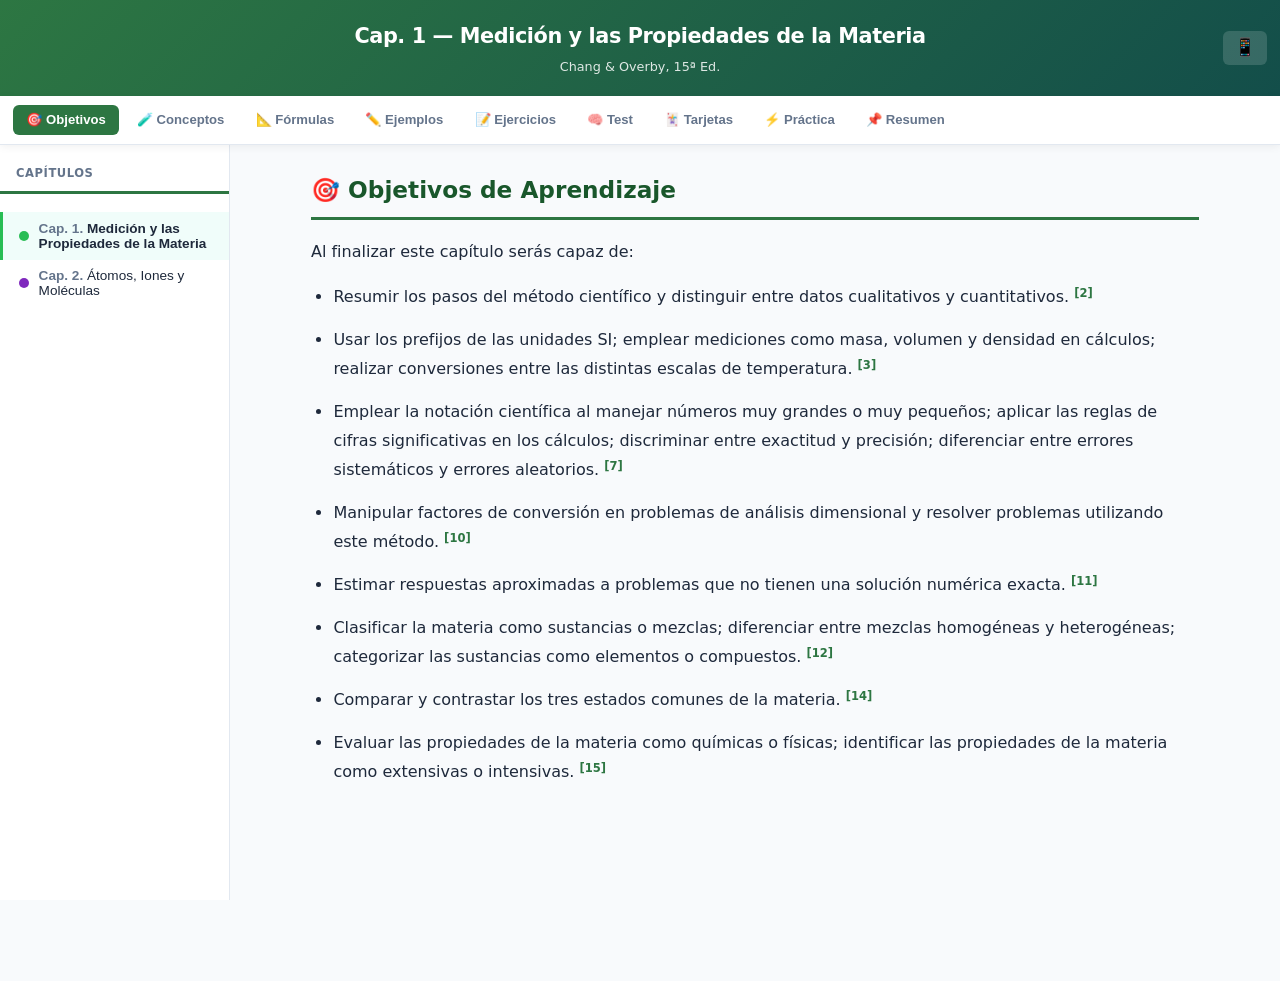
==== index01.html @ 3a97b4f7 "Rename index01(Qr).html to index01.html" ====
<!DOCTYPE html>
<html lang="es">
<head>
<meta charset="UTF-8">
<meta name="viewport" content="width=device-width, initial-scale=1.0">
<title>Química General | Chang & Overby 15ª Ed.</title>
<style>
    /* ==================== RESET Y VARIABLES GLOBALES ====================
       Las variables --primary, --primary-dark y --accent-chapter se
       RECALCULAN por JavaScript cada vez que cambias de capítulo (función
       aplicarAcento). Así cada capítulo tiene su propia tonalidad sin que
       tengamos que escribir un CSS distinto para cada uno. */
    * { margin: 0; padding: 0; box-sizing: border-box; }
    :root {
        --primary: #0f766e;
        --primary-dark: #0d5c56;
        --accent: #f59e0b;
        --bg: #f8fafc;
        --card: #ffffff;
        --text: #1e293b;
        --muted: #64748b;
        --border: #e2e8f0;
        --success: #16a34a;
        --danger: #dc2626;
        --shadow: 0 4px 12px rgba(0, 0, 0, 0.08);
        --sidebar-w: 230px; /* ancho del menú lateral en escritorio */
    }
    body {
        font-family: 'Segoe UI', system-ui, -apple-system, sans-serif;
        background: var(--bg);
        color: var(--text);
        line-height: 1.8;
        min-height: 100vh;
    }

    /* ==================== TIPOGRAFÍA QUÍMICA (igual que antes) ==================== */
    sub, sup { font-size: 75%; line-height: 0; position: relative; vertical-align: baseline; }
    sup { top: -0.4em; }
    sub { bottom: -0.2em; }

    /* ==================== NOTACIÓN DE ISÓTOPOS ==================== */
    .isotope { display: inline-flex; align-items: center; vertical-align: middle; margin: 0 2px; line-height: 1; font-size: 1em; }
    .isotope-nums { display: inline-flex; flex-direction: column; justify-content: center; text-align: right; font-size: 0.6em; margin-right: 4px; line-height: 1.2; }
    .isotope-nums span { display: block; }
    .isotope-symbol { font-size: 1em; }

    /* ==================== HEADER GENERAL (ya no lleva el título del capítulo) ==================== */
    #topbar {
        position: sticky; top: 0; z-index: 200; /* header + nav ahora se pegan juntos, como un solo bloque */
    }
    header {
        background: linear-gradient(135deg, var(--primary) 0%, #134e4a 100%);
        color: white; text-align: center; padding: 1.1rem 1rem; box-shadow: var(--shadow);
        display: flex; align-items: center; justify-content: center; gap: 0.8rem;
    }
    header h1 { font-size: 1.3rem; font-weight: 700; letter-spacing: -0.02em; }
    header .subtitle { font-size: 0.8rem; opacity: 0.85; font-weight: 400; }
    /* Botón hamburguesa: solo se ve en pantallas angostas (celular) */
    #btnMenu {
        display: none; background: rgba(255,255,255,0.15); border: none; color: white;
        font-size: 1.1rem; padding: 0.4rem 0.7rem; border-radius: 6px; cursor: pointer;
        position: absolute; left: 0.8rem;
    }
    /* Botón para abrir el panel de "Estudiar en el celular" (QR) */
    #btnQR {
        background: rgba(255,255,255,0.15); border: none; color: white;
        font-size: 1.1rem; padding: 0.4rem 0.7rem; border-radius: 6px; cursor: pointer;
        position: absolute; right: 0.8rem;
    }
    #btnQR:hover { background: rgba(255,255,255,0.28); }

    /* ==================== MODAL DE QR (panel "Estudiar en el celular") ====================
       Elemento independiente del sistema de pestañas/capítulos: no usa la
       clase "section" ni compite por ids con seccionXXX(), así que nunca
       puede romper la lógica de carga de capítulos. */
    .qr-modal {
        display: none; position: fixed; inset: 0; background: rgba(0,0,0,0.5);
        z-index: 999; align-items: center; justify-content: center; padding: 1rem;
    }
    .qr-modal.open { display: flex; }
    .qr-modal-box {
        background: var(--card); border-radius: 12px; padding: 1.5rem; max-width: 320px;
        width: 100%; text-align: center; box-shadow: var(--shadow); position: relative;
    }
    .qr-modal-box h3 { color: var(--primary-dark); margin-bottom: 0.6rem; font-size: 1.1rem; }
    .qr-modal-box p { font-size: 0.85rem; color: var(--muted); margin-bottom: 0.8rem; }
    .qr-modal-box input[type="text"] { width: 100%; margin: 0 0 0.6rem 0; }
    .qr-modal-box img { border-radius: 8px; border: 1px solid var(--border); margin-top: 0.8rem; }
    .qr-modal-close {
        position: absolute; top: 0.6rem; right: 0.8rem; background: none; border: none;
        font-size: 1.2rem; cursor: pointer; color: var(--muted);
    }

    /* ==================== LAYOUT GENERAL: sidebar + contenido ==================== */
    .layout { display: flex; align-items: flex-start; min-height: calc(100vh - 64px); }

    /* ---- Menú lateral de capítulos ---- */
    #sidebar {
        width: var(--sidebar-w); flex-shrink: 0; background: var(--card);
        border-right: 1px solid var(--border); height: calc(100vh - var(--topbar-h, 64px));
        position: sticky; top: var(--topbar-h, 64px); overflow-y: auto; padding: 0.6rem 0;
    }
    #sidebar h2 { font-size: 0.72rem; text-transform: uppercase; letter-spacing: 0.05em; color: var(--muted); padding: 0.5rem 1rem; }
    .chap-item {
        display: flex; align-items: center; gap: 0.6rem; width: 100%; text-align: left;
        background: transparent; border: none; padding: 0.55rem 1rem; cursor: pointer;
        font-size: 0.85rem; color: var(--text); border-left: 3px solid transparent;
    }
    .chap-item:hover { background: #f1f5f9; }
    .chap-item.active-chap { background: #f0fdfa; border-left-color: var(--chap-color); font-weight: 700; }
    /* Puntito de color: cada capítulo tiene el suyo (--chap-color), calculado en JS */
    .chap-dot { width: 10px; height: 10px; border-radius: 50%; background: var(--chap-color); flex-shrink: 0; }
    .chap-num { font-weight: 700; color: var(--muted); }

    /* ---- Columna de contenido (tabs + secciones) ---- */
    .content-wrap { flex: 1; min-width: 0; }
    nav#main-nav {
        background: var(--card);
        border-bottom: 1px solid var(--border); display: flex; flex-wrap: wrap; gap: 0.25rem;
        padding: 0.6rem 0.8rem; box-shadow: 0 2px 8px rgba(0, 0, 0, 0.06); overflow-x: auto;
    }
    nav#main-nav button {
        background: transparent; border: none; padding: 0.45rem 0.85rem; font-size: 0.82rem;
        font-weight: 600; color: var(--muted); border-radius: 6px; cursor: pointer;
        white-space: nowrap; transition: all 0.2s ease;
    }
    nav#main-nav button:hover { background: #f1f5f9; color: var(--primary); }
    nav#main-nav button.active-nav { background: var(--primary); color: white; }

    main { max-width: 920px; margin: 0 auto; padding: 1.5rem 1rem 3rem; }
    section { display: none; animation: fadeIn 0.35s ease; }
    section.active-page { display: block; }
    @keyframes fadeIn { from { opacity: 0; transform: translateY(8px); } to { opacity: 1; transform: translateY(0); } }

    /* ==================== COMPONENTES COMUNES (idénticos al capítulo 2 original) ==================== */
    h2 { font-size: 1.45rem; color: var(--primary-dark); margin-bottom: 1.1rem; padding-bottom: 0.4rem; border-bottom: 3px solid var(--primary); }
    h3 { font-size: 1.15rem; color: var(--primary); margin: 1.4rem 0 0.7rem; }
    p, li { margin-bottom: 1rem; }
    ul, ol { padding-left: 1.4rem; margin-bottom: 1.2rem; }
    li { margin-bottom: 0.9rem; line-height: 1.8; }
    strong { color: var(--primary-dark); }

    /* ==================== CITAS Y TOOLTIPS ==================== */
    .citation-tag { position: relative; display: inline-block; cursor: help; font-size: 0.85em; outline: none; }
    .citation-tag sup { font-size: 0.85em; top: -0.4em; color: var(--primary); font-weight: 700; }
    .citation-tag .tooltip-text {
        position: absolute; bottom: calc(100% + 8px); left: 50%; transform: translateX(-50%);
        background: #1e293b; color: white; padding: 6px 12px; border-radius: 6px; font-size: 0.78rem;
        font-weight: 400; white-space: normal; box-shadow: 0 6px 16px rgba(0, 0, 0, 0.2); display: none;
        z-index: 500; pointer-events: none; line-height: 1.4; max-width: 320px; text-align: center;
    }
    .citation-tag:hover .tooltip-text, .citation-tag:focus .tooltip-text, .citation-tag.tooltip-active .tooltip-text { display: block; }
    .citation-tag .tooltip-text::after { content: ''; position: absolute; top: 100%; left: 50%; transform: translateX(-50%); border: 6px solid transparent; border-top-color: #1e293b; }

    /* ==================== GLOSARIO ==================== */
    .glossary { background: #f1f5f9; border-radius: 10px; padding: 1.2rem 1.4rem; margin-top: 1.5rem; font-size: 0.9rem; }
    .glossary h4 { margin-bottom: 0.8rem; color: var(--primary-dark); }
    .glossary ol { padding-left: 1.3rem; margin-bottom: 0; }
    .glossary li { margin-bottom: 0.55rem; line-height: 1.55; }

    /* ==================== CAJAS DE FÓRMULA ==================== */
    .formula-box { background: #f0fdfa; border-left: 5px solid var(--primary); padding: 1rem 1.2rem; margin: 1.2rem 0; border-radius: 0 8px 8px 0; font-family: 'Consolas', 'Courier New', monospace; font-size: 1.05rem; }
    .formula-box .vars { font-family: 'Segoe UI', sans-serif; font-size: 0.9rem; color: var(--muted); margin-top: 0.6rem; }
    .fuente-nota { font-size: 0.9rem; color: var(--muted); }

    /* ==================== CAJAS DE EJEMPLO ==================== */
    .example-box { background: var(--card); border: 1px solid var(--border); border-radius: 10px; padding: 1.2rem 1.4rem; margin-bottom: 1.3rem; box-shadow: var(--shadow); }
    .example-box h4 { color: var(--primary-dark); margin-bottom: 0.7rem; }

    /* ==================== TABLAS ==================== */
    table { width: 100%; border-collapse: collapse; margin: 1rem 0; font-size: 0.9rem; }
    th, td { border: 1px solid var(--border); padding: 0.55rem 0.7rem; text-align: left; }
    th { background: #f1f5f9; color: var(--primary-dark); }

    /* ==================== EJERCICIOS Y TEST ==================== */
    .exercise-item, .test-q { background: var(--card); border: 1px solid var(--border); border-radius: 10px; padding: 1.1rem 1.3rem; margin-bottom: 1.1rem; box-shadow: var(--shadow); }
    input[type="number"], input[type="text"] { padding: 0.5rem 0.7rem; border: 1px solid var(--border); border-radius: 6px; font-size: 0.95rem; margin-right: 0.5rem; margin-top: 0.4rem; }
    button.btn, .exercise-item button, .test-q button, .practice-answer-area button {
        background: var(--primary); color: white; border: none; padding: 0.5rem 1rem; border-radius: 6px;
        cursor: pointer; font-weight: 600; font-size: 0.88rem; margin-top: 0.4rem;
    }
    button.btn:hover, .exercise-item button:hover, .test-q button:hover { background: var(--primary-dark); }
    .feedback { margin-top: 0.6rem; font-weight: 600; font-size: 0.9rem; min-height: 1.2rem; }
    .feedback.ok { color: var(--success); }
    .feedback.err { color: var(--danger); }
    .test-q label { display: block; padding: 0.4rem 0.6rem; border-radius: 6px; cursor: pointer; margin-bottom: 0.3rem; }
    .test-q label:hover { background: #f1f5f9; }
    .selected-opt { background: #e0f2fe; }
    .correct-opt { background: #dcfce7 !important; }
    .wrong-opt { background: #fee2e2 !important; }

    /* ==================== FLASHCARDS ==================== */
    .cards-grid { display: grid; grid-template-columns: repeat(auto-fill, minmax(220px, 1fr)); gap: 1rem; }
    .flashcard-container { perspective: 1000px; height: 160px; }
    .flashcard { position: relative; width: 100%; height: 100%; transform-style: preserve-3d; transition: transform 0.5s; cursor: pointer; }
    .flashcard.flipped { transform: rotateY(180deg); }
    .flashcard-front, .flashcard-back {
        position: absolute; width: 100%; height: 100%; backface-visibility: hidden; border-radius: 10px;
        display: flex; align-items: center; justify-content: center; text-align: center; padding: 1rem;
        font-size: 0.92rem; box-shadow: var(--shadow);
    }
    .flashcard-front { background: var(--primary); color: white; }
    .flashcard-back { background: var(--card); border: 2px solid var(--primary); transform: rotateY(180deg); }

    /* ==================== MODO PRÁCTICA ==================== */
    .practice-controls { display: flex; gap: 0.6rem; margin-bottom: 1rem; flex-wrap: wrap; }
    .practice-answer-area { display: flex; align-items: center; flex-wrap: wrap; gap: 0.4rem; margin-top: 0.6rem; }
    .level-badge { display: inline-block; padding: 0.25rem 0.7rem; border-radius: 20px; font-size: 0.78rem; font-weight: 700; color: white; margin-bottom: 0.6rem; }
    .level-1 { background: var(--success); }
    .level-2 { background: var(--accent); }
    .level-3 { background: var(--danger); }

    /* ==================== RESPONSIVE / MÓVIL ==================== */
    @media (max-width: 820px) {
        #btnMenu { display: inline-block; }
        header h1 { font-size: 1.1rem; }
        /* En móvil, el sidebar se oculta y aparece como panel deslizante */
        #sidebar {
            position: fixed; top: 0; left: 0; height: 100vh; z-index: 300;
            transform: translateX(-100%); transition: transform 0.25s ease; box-shadow: 0 0 20px rgba(0,0,0,0.25);
        }
        #sidebar.open { transform: translateX(0); }
        #overlay { display: none; position: fixed; inset: 0; background: rgba(0,0,0,0.35); z-index: 250; }
        #overlay.open { display: block; }
    }
</style>
</head>
<body>

    <!-- ==================== BARRA SUPERIOR FIJA (header + pestañas juntos) ====================
         Antes header y nav eran DOS elementos "sticky" independientes, cada
         uno con su propio "top" escrito a mano. Ahora viven juntos dentro de
         un solo contenedor pegajoso (#topbar) para que nunca se desincronicen. -->
    <div id="topbar">
        <header>
            <button id="btnMenu" aria-label="Abrir índice de capítulos">☰</button>
            <div>
                <h1 id="tituloCapituloActivo">Química General</h1>
                <div class="subtitle">Chang &amp; Overby, 15ª Ed.</div>
            </div>
            <button id="btnQR" aria-label="Estudiar en el celular (QR)">📱</button>
        </header>
        <nav id="main-nav">
            <button data-page="objetivos">🎯 Objetivos</button>
            <button data-page="conceptos">🧪 Conceptos</button>
            <button data-page="formulas">📐 Fórmulas</button>
            <button data-page="ejemplos">✏️ Ejemplos</button>
            <button data-page="ejercicios">📝 Ejercicios</button>
            <button data-page="test">🧠 Test</button>
            <button data-page="tarjetas">🃏 Tarjetas</button>
            <button data-page="practica">⚡ Práctica</button>
            <button data-page="resumen">📌 Resumen</button>
        </nav>
    </div>

    <!-- Fondo oscuro que aparece detrás del menú lateral cuando está abierto en móvil -->
    <div id="overlay"></div>

    <!-- ==================== MODAL "ESTUDIAR EN EL CELULAR" (QR) ====================
         Panel independiente del sistema de capítulos/pestañas. Para usarlo:
         1) Sube esta carpeta completa a un hosting gratis (ej. GitHub Pages).
         2) Pega aquí la URL pública que te dé (ej. https://tuusuario.github.io/quimica/index01.html).
         3) Se genera el QR y queda guardado en este navegador para la próxima vez. -->
    <div id="qrModal" class="qr-modal">
        <div class="qr-modal-box">
            <button class="qr-modal-close" id="btnCerrarQR" aria-label="Cerrar">✕</button>
            <h3>📱 Estudiar en el celular</h3>
            <p>Pega aquí la URL pública donde publicaste esta página (ej. GitHub Pages) y escanea el QR con tu iPhone.</p>
            <input type="text" id="qrUrlInput" placeholder="https://tuusuario.github.io/quimica/index01.html">
            <button class="btn" id="btnGenerarQR">Generar QR</button>
            <div id="qrResultado"></div>
        </div>
    </div>

    <div class="layout">
        <!-- ==================== MENÚ LATERAL: índice de capítulos ==================== -->
        <aside id="sidebar">
            <h2>Capítulos</h2>
            <div id="listaCapitulos"><!-- Se llena dinámicamente con JS, uno por capítulo registrado --></div>
        </aside>

        <div class="content-wrap">
            <!-- Aquí el motor inyecta las 9 secciones del capítulo que esté activo -->
            <main id="main-content"></main>
        </div>
    </div>

<script>
/* ============================================================================
   MOTOR GENÉRICO DE CAPÍTULOS
   Este archivo NO contiene contenido de ningún capítulo: solo sabe cómo
   DIBUJAR los datos que cada capituloXX.js registra llamando a
   registrarCapitulo({...}). Para agregar un capítulo nuevo, nunca se toca
   este archivo: solo se agrega <script src="capituloXX.js"> antes del
   cierre de </body> (ver el final de este archivo).
   ============================================================================ */

// Arreglo global donde se acumulan todos los capítulos cargados (uno por cada
// archivo capituloXX.js que se incluya con <script src="...">).
window.CAPITULOS = window.CAPITULOS || [];

// Cada capituloXX.js llama a esta función una sola vez con todo su contenido.
function registrarCapitulo(datos) {
    window.CAPITULOS.push(datos);
}

// Número de capítulo actualmente mostrado en pantalla (null = ninguno aún).
var capituloActivo = null;

/* ==================== COLOR AUTOMÁTICO POR CAPÍTULO ====================
   En vez de definir 25-26 paletas de color a mano, calculamos un matiz (hue)
   distinto para cada número de capítulo usando el "ángulo dorado" (137.5°),
   que es la forma matemática estándar de repartir colores lo más distintos
   posible entre sí aunque haya muchos. Así el capítulo 4 nunca se parece al 5. */
function matizDeCapitulo(numero) {
    return (numero * 137.508) % 360; // grados de 0 a 360 en la rueda de color
}
function coloresDeCapitulo(numero) {
    var h = matizDeCapitulo(numero);
    return {
        primary: 'hsl(' + h + ', 45%, 32%)',
        primaryDark: 'hsl(' + h + ', 55%, 22%)',
        accent: 'hsl(' + ((h + 40) % 360) + ', 80%, 48%)',
        dot: 'hsl(' + h + ', 65%, 45%)'
    };
}
// Aplica los colores calculados como variables CSS globales (--primary, etc.)
// para que TODO el CSS de arriba (que ya usa var(--primary)) cambie de tono
// automáticamente sin tener que duplicar ni una sola regla de estilo.
function aplicarAcento(numero) {
    var c = coloresDeCapitulo(numero);
    document.documentElement.style.setProperty('--primary', c.primary);
    document.documentElement.style.setProperty('--primary-dark', c.primaryDark);
    document.documentElement.style.setProperty('--accent', c.accent);
}

/* ==================== ALTURA REAL DE LA BARRA SUPERIOR ====================
   Mide en píxeles cuánto mide de alto el bloque header+nav (#topbar) y lo
   guarda en la variable CSS --topbar-h. Así el sidebar siempre sabe
   exactamente dónde termina la barra superior, sin importar si el header
   ocupa una o dos líneas (por ejemplo en pantallas angostas). */
function ajustarAlturaTopbar() {
    var topbar = document.getElementById('topbar');
    document.documentElement.style.setProperty('--topbar-h', topbar.offsetHeight + 'px');
}
window.addEventListener('resize', ajustarAlturaTopbar);

/* ==================== RENDER DEL MENÚ LATERAL ==================== */
function renderSidebar() {
    // Ordena los capítulos por número (1, 2, 3...) sin importar el orden en
    // que se hayan incluido los <script> en el HTML.
    var ordenados = window.CAPITULOS.slice().sort(function(a, b) { return a.numero - b.numero; });
    var html = '';
    ordenados.forEach(function(cap) {
        var color = coloresDeCapitulo(cap.numero).dot;
        var claseActiva = (cap.numero === capituloActivo) ? ' active-chap' : '';
        html += '<button class="chap-item' + claseActiva + '" style="--chap-color:' + color + '" ' +
                'onclick="cargarCapitulo(' + cap.numero + ')">' +
                '<span class="chap-dot"></span>' +
                '<span><span class="chap-num">Cap. ' + cap.numero + '.</span> ' + cap.titulo + '</span>' +
                '</button>';
    });
    document.getElementById('listaCapitulos').innerHTML = html;
}

/* ==================== CONSTRUCCIÓN DE CADA SECCIÓN ====================
   Cada función recibe el objeto "cap" (los datos de un capítulo) y devuelve
   el HTML de una sola pestaña. Los ids generados siempre llevan el prefijo
   "c{numero}_" para que, aunque en el futuro se muestren dos capítulos a la
   vez (hoy no pasa), nunca choquen dos ids iguales. */

function idc(cap, sufijo) { return 'c' + cap.numero + '_' + sufijo; }

function seccionObjetivos(cap) {
    var items = cap.objetivos.map(function(o) { return '<li>' + o + '</li>'; }).join('');
    return '<section id="objetivos" class="active-page">' +
        '<h2>🎯 Objetivos de Aprendizaje</h2>' +
        '<p>' + (cap.objetivosIntro || 'Al finalizar este capítulo serás capaz de:') + '</p>' +
        '<ul>' + items + '</ul>' +
        '</section>';
}

function seccionConceptos(cap) {
    var subtemas = cap.conceptos.map(function(c) {
        return '<h3>' + c.titulo + '</h3>' + c.html;
    }).join('');
    var glosario = renderGlosario('Glosario de Fuentes y Citas (Conceptos)', cap.conceptosGlosario);
    return '<section id="conceptos"><h2>🧪 Conceptos Clave</h2>' + subtemas + glosario + '</section>';
}

function seccionFormulas(cap) {
    var cajas = cap.formulas.map(function(f) {
        return '<div class="formula-box">' + f.box + '<div class="vars">' + f.vars + '</div></div>' +
            '<p class="fuente-nota">Fuente: ' + f.fuente + '</p>';
    }).join('');
    var tablaHtml = '';
    if (cap.formulasTabla) {
        var t = cap.formulasTabla;
        var thead = '<tr>' + t.headers.map(function(h) { return '<th>' + h + '</th>'; }).join('') + '</tr>';
        var tbody = t.filas.map(function(fila) {
            return '<tr>' + fila.map(function(celda) { return '<td>' + celda + '</td>'; }).join('') + '</tr>';
        }).join('');
        tablaHtml = '<h3>' + t.titulo + '</h3><table><thead>' + thead + '</thead><tbody>' + tbody + '</tbody></table>' +
            '<p class="fuente-nota">Fuente: ' + t.fuente + '</p>';
    }
    var glosario = renderGlosario('Glosario de Fuentes (Fórmulas)', cap.formulasGlosario);
    return '<section id="formulas"><h2>📐 Fórmulas y Relaciones Clave</h2>' + cajas + tablaHtml + glosario + '</section>';
}

function seccionEjemplos(cap) {
    var cajas = cap.ejemplos.map(function(e) {
        var lineas = e.solucionLineas.map(function(l) { return '<p>' + l + '</p>'; }).join('');
        return '<div class="example-box"><h4>' + e.titulo + '</h4>' +
            '<p><strong>Problema:</strong> ' + e.problema + '</p>' +
            '<p><strong>Solución:</strong></p>' + lineas +
            '<p class="fuente-nota">Fuente: ' + e.fuente + '</p></div>';
    }).join('');
    var glosario = renderGlosario('Glosario de Fuentes (Ejemplos)', cap.ejemplosGlosario);
    return '<section id="ejemplos"><h2>✏️ Ejemplos Resueltos</h2>' + cajas + glosario + '</section>';
}

function seccionEjercicios(cap) {
    var items = cap.ejercicios.map(function(ej, i) {
        var inputId = idc(cap, 'ex' + i);
        var fbId = idc(cap, 'fb' + i);
        var tipoInput = (ej.tipo === 'numero') ? 'number' : 'text';
        var funcion = (ej.tipo === 'numero') ? 'checkExercise' : 'checkExerciseText';
        var respuestaJs = (ej.tipo === 'numero') ? ej.respuesta : "'" + ej.respuesta.replace(/'/g, "\\'") + "'";
        return '<div class="exercise-item">' +
            '<p><strong>' + (i + 1) + '.</strong> ' + ej.enunciado + '</p>' +
            '<input type="' + tipoInput + '" id="' + inputId + '" placeholder="' + (ej.placeholder || 'Respuesta') + '">' +
            '<button onclick="' + funcion + '(\'' + inputId + '\', ' + respuestaJs + ', \'' + fbId + '\')">Comprobar</button>' +
            '<div id="' + fbId + '" class="feedback" aria-live="polite"></div>' +
            '</div>';
    }).join('');
    return '<section id="ejercicios"><h2>📝 Ejercicios Interactivos</h2>' +
        '<p>Responde y haz clic en "Comprobar" para verificar tu respuesta.</p>' + items + '</section>';
}

function seccionTest(cap) {
    var items = cap.quiz.map(function(q, i) {
        var qId = i + 1;
        var contId = idc(cap, 'tq' + qId);
        var fbId = idc(cap, 'tf' + qId);
        var nombreRadio = idc(cap, 'q' + qId);
        var letras = ['a', 'b', 'c', 'd', 'e'];
        var opciones = q.opciones.map(function(op, idx) {
            return '<label><input type="radio" name="' + nombreRadio + '" value="' + letras[idx] + '"> ' + op + '</label>';
        }).join('');
        return '<div class="test-q" id="' + contId + '">' +
            '<p><strong>' + qId + '.</strong> ' + q.pregunta + '</p>' + opciones +
            '<button onclick="checkQuiz(\'' + contId + '\', \'' + nombreRadio + '\', \'' + q.correcta + '\', \'' + fbId + '\')">Verificar</button>' +
            '<div class="feedback" id="' + fbId + '" aria-live="polite"></div>' +
            '</div>';
    }).join('');
    return '<section id="test"><h2>🧠 Test de Opción Múltiple</h2>' +
        '<p>Selecciona una opción y haz clic en "Verificar".</p>' + items + '</section>';
}

function seccionTarjetas(cap) {
    var cajas = cap.flashcards.map(function(f) {
        return '<div class="flashcard-container"><div class="flashcard" onclick="this.classList.toggle(\'flipped\')">' +
            '<div class="flashcard-front">' + f.frente + '</div>' +
            '<div class="flashcard-back">' + f.dorso + '</div></div></div>';
    }).join('');
    return '<section id="tarjetas"><h2>🃏 Tarjetas de Memoria (Haz clic para girar)</h2>' +
        '<div class="cards-grid">' + cajas + '</div></section>';
}

function seccionPractica(cap) {
    return '<section id="practica"><h2>⚡ Modo Práctica — Niveles Progresivos</h2>' +
        '<p>Selecciona un nivel y responde las preguntas que se generan aleatoriamente. ¡Acumula puntos!</p>' +
        '<div class="practice-controls">' +
        '<button class="btn" onclick="setPracticeLevel(\'facil\')" style="background:var(--success);">Fácil</button>' +
        '<button class="btn" onclick="setPracticeLevel(\'medio\')" style="background:var(--accent);">Medio</button>' +
        '<button class="btn" onclick="setPracticeLevel(\'dificil\')" style="background:var(--danger);">Difícil</button>' +
        '</div>' +
        '<div class="exercise-item" style="background:#f1f5f9;">' +
        '<span id="practiceLevelBadge" class="level-badge level-1">Nivel Fácil</span>' +
        '<p><strong>Pregunta:</strong> <span id="practiceQuestion">Selecciona un nivel para comenzar.</span></p>' +
        '<div class="practice-answer-area">' +
        '<input type="text" id="practiceAnswer" placeholder="Tu respuesta" style="width:180px;">' +
        '<button onclick="checkPractice()">Responder</button>' +
        '<span id="practiceFeedback" class="feedback" style="margin-left:0.5rem;" aria-live="polite"></span>' +
        '</div>' +
        '<p style="margin-top:0.5rem; font-size:0.9rem;">Puntuación: <span id="practiceScore">0</span> aciertos</p>' +
        '</div></section>';
}

function seccionResumen(cap) {
    var puntos = cap.resumenPuntos.map(function(p) { return '<li>' + p + '</li>'; }).join('');
    var filasErrores = cap.resumenErrores.map(function(par) {
        return '<tr><td>' + par[0] + '</td><td>' + par[1] + '</td></tr>';
    }).join('');
    var glosario = renderGlosario('Glosario Completo de Fuentes y Citas', cap.resumenGlosario);
    return '<section id="resumen"><h2>📌 Resumen del Capítulo</h2>' +
        '<ul>' + puntos + '</ul>' +
        '<h3>Tabla de Errores Frecuentes</h3>' +
        '<table><thead><tr><th>Error común</th><th>Corrección</th></tr></thead><tbody>' + filasErrores + '</tbody></table>' +
        glosario + '</section>';
}

// Función compartida para dibujar cualquier glosario (lista numerada de fuentes).
function renderGlosario(titulo, items) {
    if (!items || !items.length) return '';
    var lis = items.map(function(i) { return '<li>' + i + '</li>'; }).join('');
    return '<div class="glossary"><h4>📚 ' + titulo + '</h4><ol>' + lis + '</ol></div>';
}

/* ==================== CARGA DE UN CAPÍTULO EN PANTALLA ==================== */
function cargarCapitulo(numero) {
    var cap = window.CAPITULOS.filter(function(c) { return c.numero === numero; })[0];
    if (!cap) return;

    capituloActivo = numero;
    aplicarAcento(numero);
    document.getElementById('tituloCapituloActivo').textContent = 'Cap. ' + numero + ' — ' + cap.titulo;
    ajustarAlturaTopbar(); // el título puede cambiar de largo y afectar la altura del header

    // Construye las 9 secciones y las inserta todas juntas en <main>.
    var html = seccionObjetivos(cap) + seccionConceptos(cap) + seccionFormulas(cap) +
        seccionEjemplos(cap) + seccionEjercicios(cap) + seccionTest(cap) +
        seccionTarjetas(cap) + seccionPractica(cap) + seccionResumen(cap);
    document.getElementById('main-content').innerHTML = html;

    renderSidebar(); // vuelve a pintar el menú para marcar el capítulo activo
    cerrarMenuMovil();

    // Recuerda cuál fue la última pestaña vista DENTRO de este capítulo (o "objetivos" si es la primera vez)
    var ultimaPestana = localStorage.getItem('ultimaPestana_cap' + numero) || 'objetivos';
    mostrarPestana(ultimaPestana);

    localStorage.setItem('ultimoCapitulo', numero);

    // Prepara el Modo Práctica de este capítulo con su propio banco de preguntas.
    practicaBanco = cap.practica;
    practicaScore = 0;
    setPracticeLevel('facil');
}

/* ==================== NAVEGACIÓN ENTRE PESTAÑAS ==================== */
function mostrarPestana(pageId) {
    document.querySelectorAll('main > section').forEach(function(sec) { sec.classList.remove('active-page'); });
    var target = document.getElementById(pageId);
    if (target) target.classList.add('active-page');

    document.querySelectorAll('#main-nav button').forEach(function(btn) {
        btn.classList.remove('active-nav');
        if (btn.getAttribute('data-page') === pageId) btn.classList.add('active-nav');
    });
    if (capituloActivo) localStorage.setItem('ultimaPestana_cap' + capituloActivo, pageId);
    window.scrollTo({ top: 0, behavior: 'smooth' });
}
document.querySelectorAll('#main-nav button').forEach(function(btn) {
    btn.addEventListener('click', function() {
        var pageId = this.getAttribute('data-page');
        if (pageId) mostrarPestana(pageId);
    });
});

/* ==================== MENÚ LATERAL EN MÓVIL (abrir/cerrar) ==================== */
function abrirMenuMovil() {
    document.getElementById('sidebar').classList.add('open');
    document.getElementById('overlay').classList.add('open');
}
function cerrarMenuMovil() {
    document.getElementById('sidebar').classList.remove('open');
    document.getElementById('overlay').classList.remove('open');
}
document.getElementById('btnMenu').addEventListener('click', abrirMenuMovil);
document.getElementById('overlay').addEventListener('click', cerrarMenuMovil);

/* ==================== MODAL "ESTUDIAR EN EL CELULAR" (QR) ====================
   Usa un servicio gratuito (api.qrserver.com) que genera la imagen del QR
   a partir de una URL, sin necesidad de instalar ninguna librería. La URL
   que el usuario pega se guarda en localStorage para no tener que
   volver a escribirla cada vez que abra el archivo. */
function generarQR() {
    var url = document.getElementById('qrUrlInput').value.trim();
    var resultado = document.getElementById('qrResultado');
    if (!url) { resultado.innerHTML = '<p style="color:var(--danger); font-size:0.85rem;">⚠️ Pega primero la URL pública de tu página.</p>'; return; }
    localStorage.setItem('qrUrlGuardada', url);
    var qrSrc = 'https://api.qrserver.com/v1/create-qr-code/?size=220x220&data=' + encodeURIComponent(url);
    resultado.innerHTML = '<img src="' + qrSrc + '" alt="Código QR" width="220" height="220">' +
        '<p style="font-size:0.78rem; margin-top:0.5rem;">Escanéalo con la cámara de tu iPhone.</p>';
}
function abrirModalQR() {
    var guardada = localStorage.getItem('qrUrlGuardada');
    if (guardada) {
        document.getElementById('qrUrlInput').value = guardada;
        generarQR();
    }
    document.getElementById('qrModal').classList.add('open');
}
function cerrarModalQR() {
    document.getElementById('qrModal').classList.remove('open');
}
document.getElementById('btnQR').addEventListener('click', abrirModalQR);
document.getElementById('btnCerrarQR').addEventListener('click', cerrarModalQR);
document.getElementById('btnGenerarQR').addEventListener('click', generarQR);
document.getElementById('qrModal').addEventListener('click', function(e) {
    if (e.target.id === 'qrModal') cerrarModalQR(); // clic fuera de la caja cierra el modal
});

/* ==================== CITAS TÁCTILES (tocar para ver la fuente en celular) ====================
   Se usa "delegación de eventos" sobre document en vez de enganchar cada cita
   una por una: así funciona también para el HTML que se genera dinámicamente
   al cambiar de capítulo, sin tener que reconectar nada cada vez. */
document.addEventListener('click', function(e) {
    var tag = e.target.closest('.citation-tag');
    document.querySelectorAll('.citation-tag.tooltip-active').forEach(function(t) {
        if (t !== tag) t.classList.remove('tooltip-active');
    });
    if (tag) {
        e.stopPropagation();
        tag.classList.toggle('tooltip-active');
    }
});

/* ==================== EJERCICIOS NUMÉRICOS Y DE TEXTO (genéricos) ==================== */
function checkExercise(inputId, correct, feedbackId) {
    var input = document.getElementById(inputId);
    var fb = document.getElementById(feedbackId);
    var val = parseFloat(input.value);
    if (isNaN(val)) { fb.textContent = '⚠️ Introduce un número válido.'; fb.className = 'feedback err'; return; }
    if (val === correct) { fb.textContent = '✅ ¡Correcto!'; fb.className = 'feedback ok'; }
    else { fb.textContent = '❌ Incorrecto. La respuesta correcta es ' + correct + '.'; fb.className = 'feedback err'; }
}
function checkExerciseText(inputId, correct, feedbackId) {
    var input = document.getElementById(inputId);
    var fb = document.getElementById(feedbackId);
    var userVal = (input.value || '').trim().replace(/\s+/g, '');
    var correctVal = correct.replace(/\s+/g, '');
    if (userVal === '') { fb.textContent = '⚠️ Introduce una respuesta.'; fb.className = 'feedback err'; return; }
    if (userVal === correctVal) { fb.textContent = '✅ ¡Correcto!'; fb.className = 'feedback ok'; }
    else { fb.textContent = '❌ Incorrecto. Revisa mayúsculas/minúsculas y subíndices (esperado: ' + correct + ').'; fb.className = 'feedback err'; }
}

/* ==================== TEST DE OPCIÓN MÚLTIPLE (genérico) ==================== */
function checkQuiz(contId, nombreRadio, correcta, fbId) {
    var container = document.getElementById(contId);
    var labels = container.querySelectorAll('label');
    var radios = container.querySelectorAll('input[name="' + nombreRadio + '"]');
    var selected = null, selectedLabel = null;
    radios.forEach(function(r, index) { if (r.checked) { selected = r.value; selectedLabel = labels[index]; } });
    var fb = document.getElementById(fbId);
    if (!selected) { fb.textContent = '⚠️ Selecciona una opción.'; fb.className = 'feedback err'; return; }
    labels.forEach(function(l) { l.classList.remove('correct-opt', 'wrong-opt', 'selected-opt'); });
    if (selectedLabel) selectedLabel.classList.add('selected-opt');
    if (selected === correcta) {
        if (selectedLabel) selectedLabel.classList.add('correct-opt');
        fb.textContent = '✅ ¡Correcto! Buena comprensión.'; fb.className = 'feedback ok';
    } else {
        if (selectedLabel) selectedLabel.classList.add('wrong-opt');
        labels.forEach(function(l, idx) { if (radios[idx].value === correcta) l.classList.add('correct-opt'); });
        fb.textContent = '❌ Incorrecto. La opción correcta está resaltada en verde.'; fb.className = 'feedback err';
    }
}
// Marca visualmente la opción elegida apenas se hace clic (antes de "Verificar")
document.addEventListener('change', function(e) {
    if (e.target.matches('.test-q input[type="radio"]')) {
        var container = e.target.closest('.test-q');
        container.querySelectorAll('label').forEach(function(l) { l.classList.remove('selected-opt'); });
        var parentLabel = e.target.closest('label');
        if (parentLabel) parentLabel.classList.add('selected-opt');
        var fb = container.querySelector('.feedback');
        if (fb) { fb.textContent = ''; fb.className = 'feedback'; }
    }
});

/* ==================== MODO PRÁCTICA (genérico, usa el banco del capítulo activo) ==================== */
var practicaBanco = null;
var practiceLevel = 'facil';
var practicaScore = 0;
var currentPracticeAnswer = '';
var currentPracticeTipo = 'texto';

function setPracticeLevel(level) {
    practiceLevel = level;
    var badge = document.getElementById('practiceLevelBadge');
    if (!badge) return; // por si esta sección todavía no se pintó
    var labels = {
        facil: { text: 'Nivel Fácil', clase: 'level-1' },
        medio: { text: 'Nivel Medio', clase: 'level-2' },
        dificil: { text: 'Nivel Difícil', clase: 'level-3' }
    };
    badge.textContent = labels[level].text;
    badge.className = 'level-badge ' + labels[level].clase;
    generatePracticeQuestion();
    document.getElementById('practiceFeedback').textContent = '';
    document.getElementById('practiceFeedback').className = 'feedback';
    document.getElementById('practiceAnswer').value = '';
}

function generatePracticeQuestion() {
    if (!practicaBanco) return;
    var pool = practicaBanco[practiceLevel] || practicaBanco.facil;
    var item = pool[Math.floor(Math.random() * pool.length)];
    document.getElementById('practiceQuestion').innerHTML = item.q; // puede traer <sup>/<sub>
    currentPracticeAnswer = item.a;
    currentPracticeTipo = item.tipo || 'texto';
    document.getElementById('practiceFeedback').textContent = '';
    document.getElementById('practiceFeedback').className = 'feedback';
    document.getElementById('practiceAnswer').value = '';
}

// Ignora tildes y mayúsculas al comparar texto (nunca se usa con fórmulas químicas).
function normalizarTexto(str) {
    return str.toLowerCase().normalize('NFD').replace(/[\u0300-\u036f]/g, '').replace(/\s+/g, '');
}

function checkPractice() {
    var input = document.getElementById('practiceAnswer');
    var feedback = document.getElementById('practiceFeedback');
    var userValCrudo = input.value || '';
    if (userValCrudo.trim() === '') { feedback.textContent = '⚠️ Introduce tu respuesta.'; feedback.className = 'feedback err'; return; }

    var isCorrect;
    if (currentPracticeTipo === 'formula') {
        var userFormula = userValCrudo.trim().replace(/\s+/g, '');
        var correctFormula = currentPracticeAnswer.trim().replace(/\s+/g, '');
        isCorrect = (userFormula === correctFormula);
    } else {
        isCorrect = (normalizarTexto(userValCrudo) === normalizarTexto(currentPracticeAnswer));
    }

    if (isCorrect) {
        feedback.textContent = '✅ ¡Correcto! +1 punto'; feedback.className = 'feedback ok'; practicaScore++;
    } else {
        feedback.textContent = '❌ Incorrecto. La respuesta correcta era: ' + currentPracticeAnswer; feedback.className = 'feedback err';
    }
    document.getElementById('practiceScore').textContent = practicaScore;
    setTimeout(generatePracticeQuestion, 1200);
}
document.addEventListener('keydown', function(e) {
    if (e.key === 'Enter' && e.target.id === 'practiceAnswer') checkPractice();
});

/* ==================== ARRANQUE DE LA APLICACIÓN ==================== */
document.addEventListener('DOMContentLoaded', function() {
    ajustarAlturaTopbar();
    renderSidebar();
    // Reabre el último capítulo visto, o el primero disponible si es la primera vez.
    var ultimo = parseInt(localStorage.getItem('ultimoCapitulo'), 10);
    var existeUltimo = window.CAPITULOS.some(function(c) { return c.numero === ultimo; });
    var primerCapitulo = window.CAPITULOS.slice().sort(function(a, b) { return a.numero - b.numero; })[0];
    if (existeUltimo) cargarCapitulo(ultimo);
    else if (primerCapitulo) cargarCapitulo(primerCapitulo.numero);
});
</script>

<!-- ====================================================================
     ARCHIVOS DE CONTENIDO POR CAPÍTULO
     Para agregar un capítulo nuevo, solo agrega una línea más aquí abajo
     (ej. <script src="capitulo03.js"></script>) y colócalo en la misma
     carpeta. Nunca se modifica nada de arriba. El orden de estas líneas
     NO importa: el menú lateral siempre se ordena por número de capítulo.
     ==================================================================== -->
<script src="capitulo01.js"></script>
<script src="capitulo02.js"></script>


</body>
</html>
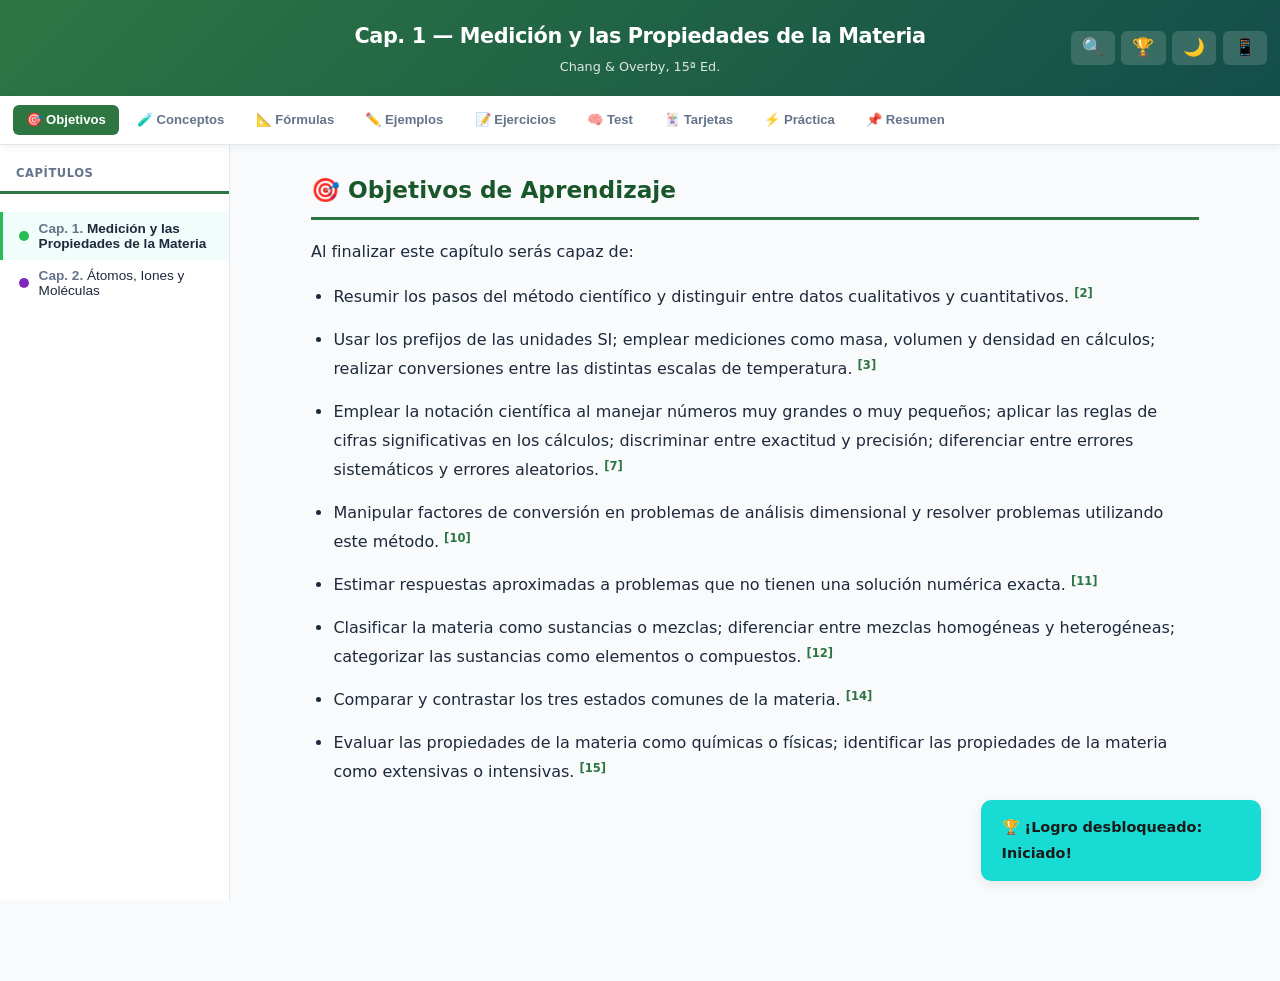
==== commit 083733a6: "Add files via upload" ====
--- a/index01.html
+++ b/index01.html
@@ -24,6 +24,26 @@
         --danger: #dc2626;
         --shadow: 0 4px 12px rgba(0, 0, 0, 0.08);
         --sidebar-w: 230px; /* ancho del menú lateral en escritorio */
+        /* Estas dos variables reemplazan colores que antes estaban "quemados"
+           en el CSS (#f1f5f9 y #f0fdfa). Al pasarlas por variable, el modo
+           oscuro (bloque de abajo) puede recolorearlas sin tocar cada regla. */
+        --bg-soft: #f1f5f9;  /* fondos suaves: hover del menú, glosario, encabezados de tabla */
+        --bg-tint: #f0fdfa;  /* fondo con tinte de color primario: formula-box, capítulo activo */
+    }
+    /* ==================== MODO OSCURO ====================
+       Se activa poniendo el atributo data-theme="dark" en <html> (lo hace
+       la función toggleTheme()). Como el resto del CSS ya usa var(--bg),
+       var(--card), var(--text), etc., no hace falta reescribir ninguna
+       regla: alcanza con redefinir aquí los valores de esas variables. */
+    [data-theme="dark"] {
+        --bg: #0f172a;
+        --card: #1e293b;
+        --text: #f1f5f9;
+        --muted: #94a3b8;
+        --border: #334155;
+        --bg-soft: #1e293b;
+        --bg-tint: #16332f;
+        --shadow: 0 4px 12px rgba(0, 0, 0, 0.4);
     }
     body {
         font-family: 'Segoe UI', system-ui, -apple-system, sans-serif;
@@ -31,15 +51,25 @@
         color: var(--text);
         line-height: 1.8;
         min-height: 100vh;
-    }
-
-    /* ==================== TIPOGRAFÍA QUÍMICA (igual que antes) ==================== */
-    sub, sup { font-size: 75%; line-height: 0; position: relative; vertical-align: baseline; }
+        transition: background 0.25s ease, color 0.25s ease; /* transición suave al cambiar de tema */
+    }
+
+    /* ==================== TIPOGRAFÍA QUÍMICA ====================
+       OJO: antes "line-height: 0" se aplicaba a CUALQUIER <sup>/<sub> del
+       documento. Eso rompía el interlineado en cualquier texto de varias
+       líneas que tuviera una carga o subíndice suelto (ej. "He2+", "H2O"),
+       como pasaba en las tarjetas de memoria: el texto se veía "desordenado"
+       porque el navegador colapsaba la altura de esa línea. Ahora los
+       sub/sup normales usan un line-height sano, y el line-height:0 (que sí
+       hace falta para apilar los dos números de la notación de isótopos)
+       queda limitado únicamente a los que están DENTRO de .isotope. */
+    sub, sup { font-size: 75%; position: relative; vertical-align: baseline; }
     sup { top: -0.4em; }
-    sub { bottom: -0.2em; }
+    sub { bottom: -0.25em; }
 
     /* ==================== NOTACIÓN DE ISÓTOPOS ==================== */
     .isotope { display: inline-flex; align-items: center; vertical-align: middle; margin: 0 2px; line-height: 1; font-size: 1em; }
+    .isotope sub, .isotope sup { line-height: 0; } /* aquí sí se necesita, para apilar los números */
     .isotope-nums { display: inline-flex; flex-direction: column; justify-content: center; text-align: right; font-size: 0.6em; margin-right: 4px; line-height: 1.2; }
     .isotope-nums span { display: block; }
     .isotope-symbol { font-size: 1em; }
@@ -61,13 +91,14 @@
         font-size: 1.1rem; padding: 0.4rem 0.7rem; border-radius: 6px; cursor: pointer;
         position: absolute; left: 0.8rem;
     }
-    /* Botón para abrir el panel de "Estudiar en el celular" (QR) */
-    #btnQR {
+    /* Botones de la derecha del header: QR, búsqueda, logros y modo oscuro.
+       Van todos dentro de #headerAcciones para poder alinearlos en fila. */
+    #headerAcciones { position: absolute; right: 0.8rem; display: flex; gap: 0.4rem; }
+    #btnQR, #btnBuscar, #btnLogros, #btnTema {
         background: rgba(255,255,255,0.15); border: none; color: white;
         font-size: 1.1rem; padding: 0.4rem 0.7rem; border-radius: 6px; cursor: pointer;
-        position: absolute; right: 0.8rem;
-    }
-    #btnQR:hover { background: rgba(255,255,255,0.28); }
+    }
+    #btnQR:hover, #btnBuscar:hover, #btnLogros:hover, #btnTema:hover { background: rgba(255,255,255,0.28); }
 
     /* ==================== MODAL DE QR (panel "Estudiar en el celular") ====================
        Elemento independiente del sistema de pestañas/capítulos: no usa la
@@ -91,6 +122,54 @@
         font-size: 1.2rem; cursor: pointer; color: var(--muted);
     }
 
+    /* ==================== MODAL DE BÚSQUEDA GLOBAL (Ctrl+K) ====================
+       Reusa el mismo overlay oscuro que el modal de QR (misma clase .qr-modal
+       para el fondo), pero con su propia "caja" más ancha porque necesita
+       espacio para listar resultados, no solo un botón y un QR. */
+    .search-box {
+        background: var(--card); border-radius: 12px; padding: 1.4rem; max-width: 560px;
+        width: 100%; max-height: 75vh; display: flex; flex-direction: column;
+        box-shadow: var(--shadow);
+    }
+    #buscarInput {
+        width: 100%; padding: 0.8rem 1rem; border: 1px solid var(--border); border-radius: 8px;
+        background: var(--bg); color: var(--text); font-size: 1rem; margin-bottom: 0.8rem;
+    }
+    #buscarResultados { overflow-y: auto; }
+    .search-result {
+        padding: 0.8rem 0.9rem; border-radius: 8px; cursor: pointer; margin-bottom: 0.3rem;
+        border: 1px solid transparent;
+    }
+    .search-result:hover { background: var(--bg-soft); border-color: var(--border); }
+    .search-result .sr-meta { font-size: 0.75rem; color: var(--primary); font-weight: 700; text-transform: uppercase; letter-spacing: 0.03em; }
+    .search-result .sr-titulo { font-weight: 600; margin: 0.15rem 0; }
+    .search-result .sr-extracto { font-size: 0.82rem; color: var(--muted); }
+    .search-vacio { text-align: center; padding: 2rem 1rem; color: var(--muted); font-size: 0.9rem; }
+
+    /* ==================== MODAL DE LOGROS ==================== */
+    .logros-box {
+        background: var(--card); border-radius: 12px; padding: 1.4rem; max-width: 480px;
+        width: 100%; max-height: 75vh; overflow-y: auto; text-align: center; box-shadow: var(--shadow);
+    }
+    .logros-grid { display: grid; grid-template-columns: repeat(auto-fill, minmax(130px, 1fr)); gap: 0.8rem; margin: 1rem 0; }
+    .logro-item {
+        background: var(--bg-soft); border: 2px solid var(--border); border-radius: 10px;
+        padding: 0.9rem 0.5rem; opacity: 0.4; transition: all 0.25s ease;
+    }
+    .logro-item.desbloqueado { opacity: 1; border-color: var(--accent); box-shadow: 0 0 14px rgba(245, 158, 11, 0.25); }
+    .logro-item .li-icono { font-size: 1.8rem; margin-bottom: 0.3rem; }
+    .logro-item .li-nombre { font-weight: 700; font-size: 0.82rem; margin-bottom: 0.2rem; }
+    .logro-item .li-desc { font-size: 0.7rem; color: var(--muted); line-height: 1.3; }
+
+    /* ==================== NOTIFICACIÓN "TOAST" (aviso de logro desbloqueado) ==================== */
+    #toast {
+        position: fixed; bottom: 1.2rem; right: 1.2rem; background: var(--accent); color: #1a1a1a;
+        padding: 0.9rem 1.3rem; border-radius: 10px; box-shadow: var(--shadow); z-index: 1100;
+        font-weight: 700; font-size: 0.9rem; transform: translateX(150%); transition: transform 0.35s ease;
+        max-width: 280px;
+    }
+    #toast.show { transform: translateX(0); }
+
     /* ==================== LAYOUT GENERAL: sidebar + contenido ==================== */
     .layout { display: flex; align-items: flex-start; min-height: calc(100vh - 64px); }
 
@@ -106,8 +185,8 @@
         background: transparent; border: none; padding: 0.55rem 1rem; cursor: pointer;
         font-size: 0.85rem; color: var(--text); border-left: 3px solid transparent;
     }
-    .chap-item:hover { background: #f1f5f9; }
-    .chap-item.active-chap { background: #f0fdfa; border-left-color: var(--chap-color); font-weight: 700; }
+    .chap-item:hover { background: var(--bg-soft); }
+    .chap-item.active-chap { background: var(--bg-tint); border-left-color: var(--chap-color); font-weight: 700; }
     /* Puntito de color: cada capítulo tiene el suyo (--chap-color), calculado en JS */
     .chap-dot { width: 10px; height: 10px; border-radius: 50%; background: var(--chap-color); flex-shrink: 0; }
     .chap-num { font-weight: 700; color: var(--muted); }
@@ -124,7 +203,7 @@
         font-weight: 600; color: var(--muted); border-radius: 6px; cursor: pointer;
         white-space: nowrap; transition: all 0.2s ease;
     }
-    nav#main-nav button:hover { background: #f1f5f9; color: var(--primary); }
+    nav#main-nav button:hover { background: var(--bg-soft); color: var(--primary); }
     nav#main-nav button.active-nav { background: var(--primary); color: white; }
 
     main { max-width: 920px; margin: 0 auto; padding: 1.5rem 1rem 3rem; }
@@ -153,13 +232,13 @@
     .citation-tag .tooltip-text::after { content: ''; position: absolute; top: 100%; left: 50%; transform: translateX(-50%); border: 6px solid transparent; border-top-color: #1e293b; }
 
     /* ==================== GLOSARIO ==================== */
-    .glossary { background: #f1f5f9; border-radius: 10px; padding: 1.2rem 1.4rem; margin-top: 1.5rem; font-size: 0.9rem; }
+    .glossary { background: var(--bg-soft); border-radius: 10px; padding: 1.2rem 1.4rem; margin-top: 1.5rem; font-size: 0.9rem; }
     .glossary h4 { margin-bottom: 0.8rem; color: var(--primary-dark); }
     .glossary ol { padding-left: 1.3rem; margin-bottom: 0; }
     .glossary li { margin-bottom: 0.55rem; line-height: 1.55; }
 
     /* ==================== CAJAS DE FÓRMULA ==================== */
-    .formula-box { background: #f0fdfa; border-left: 5px solid var(--primary); padding: 1rem 1.2rem; margin: 1.2rem 0; border-radius: 0 8px 8px 0; font-family: 'Consolas', 'Courier New', monospace; font-size: 1.05rem; }
+    .formula-box { background: var(--bg-tint); border-left: 5px solid var(--primary); padding: 1rem 1.2rem; margin: 1.2rem 0; border-radius: 0 8px 8px 0; font-family: 'Consolas', 'Courier New', monospace; font-size: 1.05rem; }
     .formula-box .vars { font-family: 'Segoe UI', sans-serif; font-size: 0.9rem; color: var(--muted); margin-top: 0.6rem; }
     .fuente-nota { font-size: 0.9rem; color: var(--muted); }
 
@@ -170,7 +249,7 @@
     /* ==================== TABLAS ==================== */
     table { width: 100%; border-collapse: collapse; margin: 1rem 0; font-size: 0.9rem; }
     th, td { border: 1px solid var(--border); padding: 0.55rem 0.7rem; text-align: left; }
-    th { background: #f1f5f9; color: var(--primary-dark); }
+    th { background: var(--bg-soft); color: var(--primary-dark); }
 
     /* ==================== EJERCICIOS Y TEST ==================== */
     .exercise-item, .test-q { background: var(--card); border: 1px solid var(--border); border-radius: 10px; padding: 1.1rem 1.3rem; margin-bottom: 1.1rem; box-shadow: var(--shadow); }
@@ -184,21 +263,37 @@
     .feedback.ok { color: var(--success); }
     .feedback.err { color: var(--danger); }
     .test-q label { display: block; padding: 0.4rem 0.6rem; border-radius: 6px; cursor: pointer; margin-bottom: 0.3rem; }
-    .test-q label:hover { background: #f1f5f9; }
+    .test-q label:hover { background: var(--bg-soft); }
     .selected-opt { background: #e0f2fe; }
     .correct-opt { background: #dcfce7 !important; }
     .wrong-opt { background: #fee2e2 !important; }
+    /* En modo oscuro los tonos pastel de arriba se ven "lavados": los
+       oscurecemos para que sigan siendo legibles sobre fondo oscuro. */
+    [data-theme="dark"] .selected-opt { background: #0c4a6e; }
+    [data-theme="dark"] .correct-opt { background: #14532d !important; }
+    [data-theme="dark"] .wrong-opt { background: #7f1d1d !important; }
 
     /* ==================== FLASHCARDS ==================== */
     .cards-grid { display: grid; grid-template-columns: repeat(auto-fill, minmax(220px, 1fr)); gap: 1rem; }
-    .flashcard-container { perspective: 1000px; height: 160px; }
+    .flashcard-container { perspective: 1000px; height: 190px; } /* antes: 160px — un poco más de alto para respuestas de varias líneas */
     .flashcard { position: relative; width: 100%; height: 100%; transform-style: preserve-3d; transition: transform 0.5s; cursor: pointer; }
     .flashcard.flipped { transform: rotateY(180deg); }
     .flashcard-front, .flashcard-back {
         position: absolute; width: 100%; height: 100%; backface-visibility: hidden; border-radius: 10px;
-        display: flex; align-items: center; justify-content: center; text-align: center; padding: 1rem;
+        display: flex; align-items: center; justify-content: center; padding: 1rem; /* el flex aquí SOLO centra el div .fc-content de abajo */
         font-size: 0.92rem; box-shadow: var(--shadow);
-    }
+        overflow-y: auto; /* si un capítulo trae un texto más largo, hace scroll en vez de desbordarse */
+    }
+    /* Este div interno es el que realmente contiene el texto de la tarjeta.
+       A propósito NO es flex: usa flujo de bloque normal, igual que un
+       párrafo cualquiera del sitio, para que <sup>, <sub> y .isotope se
+       lean "corridos" junto al texto (ej. "He2+") en vez de saltar cada
+       uno a su propia línea, que es lo que pasaba cuando el flex estaba
+       puesto directamente sobre .flashcard-front/.flashcard-back. */
+    .fc-content {
+        width: 100%; text-align: center; line-height: 1.4; word-break: break-word;
+    }
+    .fc-content br { content: ""; display: block; margin-top: 0.3rem; } /* un poco de aire entre líneas separadas con <br> */
     .flashcard-front { background: var(--primary); color: white; }
     .flashcard-back { background: var(--card); border: 2px solid var(--primary); transform: rotateY(180deg); }
 
@@ -238,7 +333,12 @@
                 <h1 id="tituloCapituloActivo">Química General</h1>
                 <div class="subtitle">Chang &amp; Overby, 15ª Ed.</div>
             </div>
-            <button id="btnQR" aria-label="Estudiar en el celular (QR)">📱</button>
+            <div id="headerAcciones">
+                <button id="btnBuscar" aria-label="Buscar (Ctrl+K)" title="Buscar (Ctrl+K)">🔍</button>
+                <button id="btnLogros" aria-label="Ver logros" title="Logros">🏆</button>
+                <button id="btnTema" aria-label="Cambiar a modo oscuro" title="Modo oscuro">🌙</button>
+                <button id="btnQR" aria-label="Estudiar en el celular (QR)" title="Estudiar en el celular">📱</button>
+            </div>
         </header>
         <nav id="main-nav">
             <button data-page="objetivos">🎯 Objetivos</button>
@@ -271,6 +371,31 @@
             <div id="qrResultado"></div>
         </div>
     </div>
+
+    <!-- ==================== MODAL DE BÚSQUEDA GLOBAL (Ctrl+K) ====================
+         Busca en TODOS los capítulos cargados (conceptos, fórmulas, ejemplos,
+         ejercicios, preguntas de test y tarjetas) usando los mismos campos que
+         ya usa el motor para dibujar cada capítulo, así que no depende de que
+         capituloXX.js agregue nada nuevo. -->
+    <div id="buscarModal" class="qr-modal">
+        <div class="search-box">
+            <input type="text" id="buscarInput" placeholder="Buscar conceptos, fórmulas, ejercicios..." autocomplete="off">
+            <div id="buscarResultados"></div>
+        </div>
+    </div>
+
+    <!-- ==================== MODAL DE LOGROS ==================== -->
+    <div id="logrosModal" class="qr-modal">
+        <div class="logros-box">
+            <button class="qr-modal-close" id="btnCerrarLogros" aria-label="Cerrar">✕</button>
+            <h3>🏆 Tus Logros</h3>
+            <p id="logrosContador" style="font-size:0.85rem; color:var(--muted); margin-bottom:0.5rem;"></p>
+            <div id="logrosGrid" class="logros-grid"></div>
+        </div>
+    </div>
+
+    <!-- Notificación flotante que aparece cuando se desbloquea un logro -->
+    <div id="toast"></div>
 
     <div class="layout">
         <!-- ==================== MENÚ LATERAL: índice de capítulos ==================== -->
@@ -459,9 +584,9 @@
 
 function seccionTarjetas(cap) {
     var cajas = cap.flashcards.map(function(f) {
-        return '<div class="flashcard-container"><div class="flashcard" onclick="this.classList.toggle(\'flipped\')">' +
-            '<div class="flashcard-front">' + f.frente + '</div>' +
-            '<div class="flashcard-back">' + f.dorso + '</div></div></div>';
+        return '<div class="flashcard-container"><div class="flashcard" onclick="this.classList.toggle(\'flipped\'); registrarFlip()">' +
+            '<div class="flashcard-front"><div class="fc-content">' + f.frente + '</div></div>' +
+            '<div class="flashcard-back"><div class="fc-content">' + f.dorso + '</div></div></div></div>';
     }).join('');
     return '<section id="tarjetas"><h2>🃏 Tarjetas de Memoria (Haz clic para girar)</h2>' +
         '<div class="cards-grid">' + cajas + '</div></section>';
@@ -475,7 +600,7 @@
         '<button class="btn" onclick="setPracticeLevel(\'medio\')" style="background:var(--accent);">Medio</button>' +
         '<button class="btn" onclick="setPracticeLevel(\'dificil\')" style="background:var(--danger);">Difícil</button>' +
         '</div>' +
-        '<div class="exercise-item" style="background:#f1f5f9;">' +
+        '<div class="exercise-item" style="background:var(--bg-soft);">' +
         '<span id="practiceLevelBadge" class="level-badge level-1">Nivel Fácil</span>' +
         '<p><strong>Pregunta:</strong> <span id="practiceQuestion">Selecciona un nivel para comenzar.</span></p>' +
         '<div class="practice-answer-area">' +
@@ -536,6 +661,11 @@
     practicaBanco = cap.practica;
     practicaScore = 0;
     setPracticeLevel('facil');
+
+    // Registra la visita para el sistema de logros y reinicia el conteo de
+    // aciertos del Test (cada capítulo lleva su propio conteo de "perfecto").
+    registrarCapituloVisitado(numero);
+    testProgress[numero] = { correctas: {}, total: cap.quiz.length };
 }
 
 /* ==================== NAVEGACIÓN ENTRE PESTAÑAS ==================== */
@@ -602,6 +732,236 @@
     if (e.target.id === 'qrModal') cerrarModalQR(); // clic fuera de la caja cierra el modal
 });
 
+/* ============================================================================
+   MODO OSCURO
+   Guarda la preferencia en localStorage con la clave 'temaOscuro' (mismo
+   estilo de nombres que 'ultimoCapitulo' y 'qrUrlGuardada' que ya usa este
+   archivo). Si el usuario nunca lo tocó, respeta el tema del sistema
+   operativo/navegador (prefers-color-scheme).
+   ============================================================================ */
+function aplicarTema(esOscuro) {
+    document.documentElement.setAttribute('data-theme', esOscuro ? 'dark' : 'light');
+    var btn = document.getElementById('btnTema');
+    btn.textContent = esOscuro ? '☀️' : '🌙';
+    btn.setAttribute('aria-label', esOscuro ? 'Cambiar a modo claro' : 'Cambiar a modo oscuro');
+}
+function toggleTema() {
+    var esOscuroAhora = document.documentElement.getAttribute('data-theme') === 'dark';
+    var nuevoEsOscuro = !esOscuroAhora;
+    aplicarTema(nuevoEsOscuro);
+    localStorage.setItem('temaOscuro', nuevoEsOscuro ? '1' : '0');
+}
+function initTema() {
+    var guardado = localStorage.getItem('temaOscuro');
+    var esOscuro;
+    if (guardado !== null) esOscuro = (guardado === '1');
+    else esOscuro = window.matchMedia && window.matchMedia('(prefers-color-scheme: dark)').matches;
+    aplicarTema(esOscuro);
+}
+document.getElementById('btnTema').addEventListener('click', toggleTema);
+
+/* ============================================================================
+   SISTEMA DE LOGROS
+   Se activan por acciones del usuario (primer ejercicio, capítulos vistos,
+   test perfecto, uso del buscador, flashcards volteadas, acierto en modo
+   difícil). Todo se guarda en localStorage bajo 'quimicaLogros' /
+   'quimicaEstadisticas', igual que ya hace el resto del motor con sus
+   propias claves ('ultimoCapitulo', etc.), así que conviven sin chocar.
+   ============================================================================ */
+var LOGROS_DEF = [
+    { id: 'primer_ejercicio', icono: '🎯', nombre: 'Primer Paso', desc: 'Resuelve tu primer ejercicio' },
+    { id: 'test_perfecto', icono: '💯', nombre: 'Perfeccionista', desc: '100% en un Test de un capítulo' },
+    { id: 'cap_1', icono: '📖', nombre: 'Iniciado', desc: 'Visita el Capítulo 1' },
+    { id: 'cap_2', icono: '⚛️', nombre: 'Atómico', desc: 'Visita el Capítulo 2' },
+    { id: 'buscador', icono: '🔍', nombre: 'Explorador', desc: 'Usa la búsqueda global' },
+    { id: 'flash_5', icono: '🃏', nombre: 'Memorista', desc: 'Voltea 5 tarjetas de memoria' },
+    { id: 'practica_dificil', icono: '🔥', nombre: 'Desafiante', desc: 'Acierta una pregunta en Nivel Difícil' }
+];
+var logrosDesbloqueados = JSON.parse(localStorage.getItem('quimicaLogros') || '[]');
+var estadisticas = JSON.parse(localStorage.getItem('quimicaEstadisticas') || '{"ejercicios":0,"capitulosVistos":[],"flips":0}');
+// Guarda, por capítulo, qué preguntas del Test ya se contestaron bien (para saber cuándo es "perfecto").
+var testProgress = {};
+
+function guardarEstadisticas() {
+    localStorage.setItem('quimicaEstadisticas', JSON.stringify(estadisticas));
+}
+function unlock(id) {
+    if (logrosDesbloqueados.indexOf(id) !== -1) return; // ya estaba desbloqueado, no repetir el aviso
+    logrosDesbloqueados.push(id);
+    localStorage.setItem('quimicaLogros', JSON.stringify(logrosDesbloqueados));
+    var def = LOGROS_DEF.filter(function(l) { return l.id === id; })[0];
+    if (def) mostrarToast('🏆 ¡Logro desbloqueado: ' + def.nombre + '!');
+}
+function mostrarToast(mensaje) {
+    var toast = document.getElementById('toast');
+    toast.textContent = mensaje;
+    toast.classList.add('show');
+    setTimeout(function() { toast.classList.remove('show'); }, 3500);
+}
+function registrarEjercicioCorrecto() {
+    estadisticas.ejercicios++;
+    if (estadisticas.ejercicios === 1) unlock('primer_ejercicio');
+    guardarEstadisticas();
+}
+function registrarCapituloVisitado(numero) {
+    if (estadisticas.capitulosVistos.indexOf(numero) === -1) {
+        estadisticas.capitulosVistos.push(numero);
+        guardarEstadisticas();
+    }
+    if (numero === 1) unlock('cap_1');
+    if (numero === 2) unlock('cap_2');
+}
+function registrarFlip() {
+    estadisticas.flips++;
+    guardarEstadisticas();
+    if (estadisticas.flips >= 5) unlock('flash_5');
+}
+// contId tiene el formato "c{numeroCapitulo}_tq{numeroPregunta}" (ver la función idc()).
+function registrarAciertoTest(contId) {
+    var match = contId.match(/^c(\d+)_tq(\d+)$/);
+    if (!match) return;
+    var numCap = parseInt(match[1], 10);
+    var numPregunta = match[2];
+    if (!testProgress[numCap]) return;
+    testProgress[numCap].correctas[numPregunta] = true;
+    var totalCorrectas = Object.keys(testProgress[numCap].correctas).length;
+    if (totalCorrectas >= testProgress[numCap].total && testProgress[numCap].total > 0) {
+        unlock('test_perfecto');
+    }
+}
+
+function abrirModalLogros() {
+    document.getElementById('logrosContador').textContent =
+        logrosDesbloqueados.length + ' / ' + LOGROS_DEF.length + ' desbloqueados';
+    var html = LOGROS_DEF.map(function(l) {
+        var desbloqueado = logrosDesbloqueados.indexOf(l.id) !== -1;
+        return '<div class="logro-item' + (desbloqueado ? ' desbloqueado' : '') + '">' +
+            '<div class="li-icono">' + l.icono + '</div>' +
+            '<div class="li-nombre">' + l.nombre + '</div>' +
+            '<div class="li-desc">' + l.desc + '</div></div>';
+    }).join('');
+    document.getElementById('logrosGrid').innerHTML = html;
+    document.getElementById('logrosModal').classList.add('open');
+}
+function cerrarModalLogros() {
+    document.getElementById('logrosModal').classList.remove('open');
+}
+document.getElementById('btnLogros').addEventListener('click', abrirModalLogros);
+document.getElementById('btnCerrarLogros').addEventListener('click', cerrarModalLogros);
+document.getElementById('logrosModal').addEventListener('click', function(e) {
+    if (e.target.id === 'logrosModal') cerrarModalLogros();
+});
+
+/* ============================================================================
+   BÚSQUEDA GLOBAL (Ctrl+K)
+   Recorre window.CAPITULOS (el mismo arreglo que ya llena registrarCapitulo())
+   leyendo SOLO los campos que index01 ya usaba antes de este cambio
+   (conceptos, formulas, ejemplos, ejercicios, quiz, flashcards,
+   resumenPuntos). No depende de que capituloXX.js agregue ningún campo
+   nuevo, así que es compatible con los archivos de capítulos que ya tengas.
+   Al hacer clic en un resultado, carga el capítulo Y salta directo a la
+   pestaña correspondiente (mejora sobre el buscador original, que solo
+   abría el capítulo sin ubicar la pestaña exacta). */
+function quitarEtiquetas(html) {
+    return (html || '').replace(/<[^>]+>/g, '');
+}
+function buscarEnCapitulos(consulta) {
+    var q = consulta.toLowerCase().trim();
+    if (q.length < 2) return [];
+    var resultados = [];
+    window.CAPITULOS.forEach(function(cap) {
+        (cap.conceptos || []).forEach(function(c) {
+            var texto = quitarEtiquetas(c.titulo + ' ' + c.html);
+            if (texto.toLowerCase().indexOf(q) !== -1) {
+                resultados.push({ cap: cap.numero, pagina: 'conceptos', tipo: 'Concepto', titulo: quitarEtiquetas(c.titulo), extracto: texto.substring(0, 90) });
+            }
+        });
+        (cap.formulas || []).forEach(function(f) {
+            var texto = quitarEtiquetas(f.box + ' ' + f.vars);
+            if (texto.toLowerCase().indexOf(q) !== -1) {
+                resultados.push({ cap: cap.numero, pagina: 'formulas', tipo: 'Fórmula', titulo: texto.substring(0, 50), extracto: texto.substring(0, 90) });
+            }
+        });
+        (cap.ejemplos || []).forEach(function(e) {
+            var texto = quitarEtiquetas(e.titulo + ' ' + e.problema);
+            if (texto.toLowerCase().indexOf(q) !== -1) {
+                resultados.push({ cap: cap.numero, pagina: 'ejemplos', tipo: 'Ejemplo', titulo: quitarEtiquetas(e.titulo), extracto: quitarEtiquetas(e.problema).substring(0, 90) });
+            }
+        });
+        (cap.ejercicios || []).forEach(function(ej) {
+            var texto = quitarEtiquetas(ej.enunciado);
+            if (texto.toLowerCase().indexOf(q) !== -1) {
+                resultados.push({ cap: cap.numero, pagina: 'ejercicios', tipo: 'Ejercicio', titulo: texto.substring(0, 60), extracto: texto.substring(0, 90) });
+            }
+        });
+        (cap.quiz || []).forEach(function(pr) {
+            var texto = quitarEtiquetas(pr.pregunta);
+            if (texto.toLowerCase().indexOf(q) !== -1) {
+                resultados.push({ cap: cap.numero, pagina: 'test', tipo: 'Test', titulo: texto.substring(0, 60), extracto: texto.substring(0, 90) });
+            }
+        });
+        (cap.flashcards || []).forEach(function(f) {
+            var texto = quitarEtiquetas(f.frente + ' ' + f.dorso);
+            if (texto.toLowerCase().indexOf(q) !== -1) {
+                resultados.push({ cap: cap.numero, pagina: 'tarjetas', tipo: 'Tarjeta', titulo: quitarEtiquetas(f.frente), extracto: quitarEtiquetas(f.dorso).substring(0, 90) });
+            }
+        });
+        (cap.resumenPuntos || []).forEach(function(p) {
+            var texto = quitarEtiquetas(p);
+            if (texto.toLowerCase().indexOf(q) !== -1) {
+                resultados.push({ cap: cap.numero, pagina: 'resumen', tipo: 'Resumen', titulo: texto.substring(0, 60), extracto: texto.substring(0, 90) });
+            }
+        });
+    });
+    return resultados;
+}
+function ejecutarBusqueda() {
+    var q = document.getElementById('buscarInput').value;
+    var contenedor = document.getElementById('buscarResultados');
+    if (q.trim().length < 2) { contenedor.innerHTML = ''; return; }
+    var resultados = buscarEnCapitulos(q).slice(0, 20);
+    if (!resultados.length) {
+        contenedor.innerHTML = '<div class="search-vacio">Sin resultados. Prueba con otra palabra.</div>';
+        return;
+    }
+    contenedor.innerHTML = resultados.map(function(r, idx) {
+        return '<div class="search-result" onclick="irAResultado(' + idx + ')">' +
+            '<div class="sr-meta">Cap. ' + r.cap + ' · ' + r.tipo + '</div>' +
+            '<div class="sr-titulo">' + r.titulo + '</div>' +
+            (r.extracto ? '<div class="sr-extracto">' + r.extracto + '…</div>' : '') +
+            '</div>';
+    }).join('');
+    window._ultimaBusqueda = resultados; // guardado temporal para poder navegar al hacer clic
+}
+function irAResultado(idx) {
+    var r = window._ultimaBusqueda[idx];
+    if (!r) return;
+    cargarCapitulo(r.cap);
+    mostrarPestana(r.pagina);
+    cerrarBuscador();
+}
+function abrirBuscador() {
+    document.getElementById('buscarModal').classList.add('open');
+    document.getElementById('buscarInput').value = '';
+    document.getElementById('buscarResultados').innerHTML = '';
+    setTimeout(function() { document.getElementById('buscarInput').focus(); }, 50);
+    unlock('buscador'); // el logro se otorga por abrir el buscador, no hace falta encontrar algo
+}
+function cerrarBuscador() {
+    document.getElementById('buscarModal').classList.remove('open');
+}
+document.getElementById('btnBuscar').addEventListener('click', abrirBuscador);
+document.getElementById('buscarInput').addEventListener('input', ejecutarBusqueda);
+document.getElementById('buscarModal').addEventListener('click', function(e) {
+    if (e.target.id === 'buscarModal') cerrarBuscador();
+});
+// Atajo de teclado Ctrl+K (o Cmd+K en Mac) para abrir el buscador desde cualquier pestaña,
+// y Escape para cerrar cualquiera de los tres modales (QR, buscador, logros).
+document.addEventListener('keydown', function(e) {
+    if ((e.ctrlKey || e.metaKey) && e.key === 'k') { e.preventDefault(); abrirBuscador(); }
+    if (e.key === 'Escape') { cerrarModalQR(); cerrarBuscador(); cerrarModalLogros(); }
+});
+
 /* ==================== CITAS TÁCTILES (tocar para ver la fuente en celular) ====================
    Se usa "delegación de eventos" sobre document en vez de enganchar cada cita
    una por una: así funciona también para el HTML que se genera dinámicamente
@@ -623,7 +983,7 @@
     var fb = document.getElementById(feedbackId);
     var val = parseFloat(input.value);
     if (isNaN(val)) { fb.textContent = '⚠️ Introduce un número válido.'; fb.className = 'feedback err'; return; }
-    if (val === correct) { fb.textContent = '✅ ¡Correcto!'; fb.className = 'feedback ok'; }
+    if (val === correct) { fb.textContent = '✅ ¡Correcto!'; fb.className = 'feedback ok'; registrarEjercicioCorrecto(); }
     else { fb.textContent = '❌ Incorrecto. La respuesta correcta es ' + correct + '.'; fb.className = 'feedback err'; }
 }
 function checkExerciseText(inputId, correct, feedbackId) {
@@ -632,7 +992,7 @@
     var userVal = (input.value || '').trim().replace(/\s+/g, '');
     var correctVal = correct.replace(/\s+/g, '');
     if (userVal === '') { fb.textContent = '⚠️ Introduce una respuesta.'; fb.className = 'feedback err'; return; }
-    if (userVal === correctVal) { fb.textContent = '✅ ¡Correcto!'; fb.className = 'feedback ok'; }
+    if (userVal === correctVal) { fb.textContent = '✅ ¡Correcto!'; fb.className = 'feedback ok'; registrarEjercicioCorrecto(); }
     else { fb.textContent = '❌ Incorrecto. Revisa mayúsculas/minúsculas y subíndices (esperado: ' + correct + ').'; fb.className = 'feedback err'; }
 }
 
@@ -650,6 +1010,7 @@
     if (selected === correcta) {
         if (selectedLabel) selectedLabel.classList.add('correct-opt');
         fb.textContent = '✅ ¡Correcto! Buena comprensión.'; fb.className = 'feedback ok';
+        registrarAciertoTest(contId); // contId trae el número de capítulo y de pregunta codificados (ver idc())
     } else {
         if (selectedLabel) selectedLabel.classList.add('wrong-opt');
         labels.forEach(function(l, idx) { if (radios[idx].value === correcta) l.classList.add('correct-opt'); });
@@ -726,6 +1087,7 @@
 
     if (isCorrect) {
         feedback.textContent = '✅ ¡Correcto! +1 punto'; feedback.className = 'feedback ok'; practicaScore++;
+        if (practiceLevel === 'dificil') unlock('practica_dificil');
     } else {
         feedback.textContent = '❌ Incorrecto. La respuesta correcta era: ' + currentPracticeAnswer; feedback.className = 'feedback err';
     }
@@ -738,6 +1100,7 @@
 
 /* ==================== ARRANQUE DE LA APLICACIÓN ==================== */
 document.addEventListener('DOMContentLoaded', function() {
+    initTema();
     ajustarAlturaTopbar();
     renderSidebar();
     // Reabre el último capítulo visto, o el primero disponible si es la primera vez.
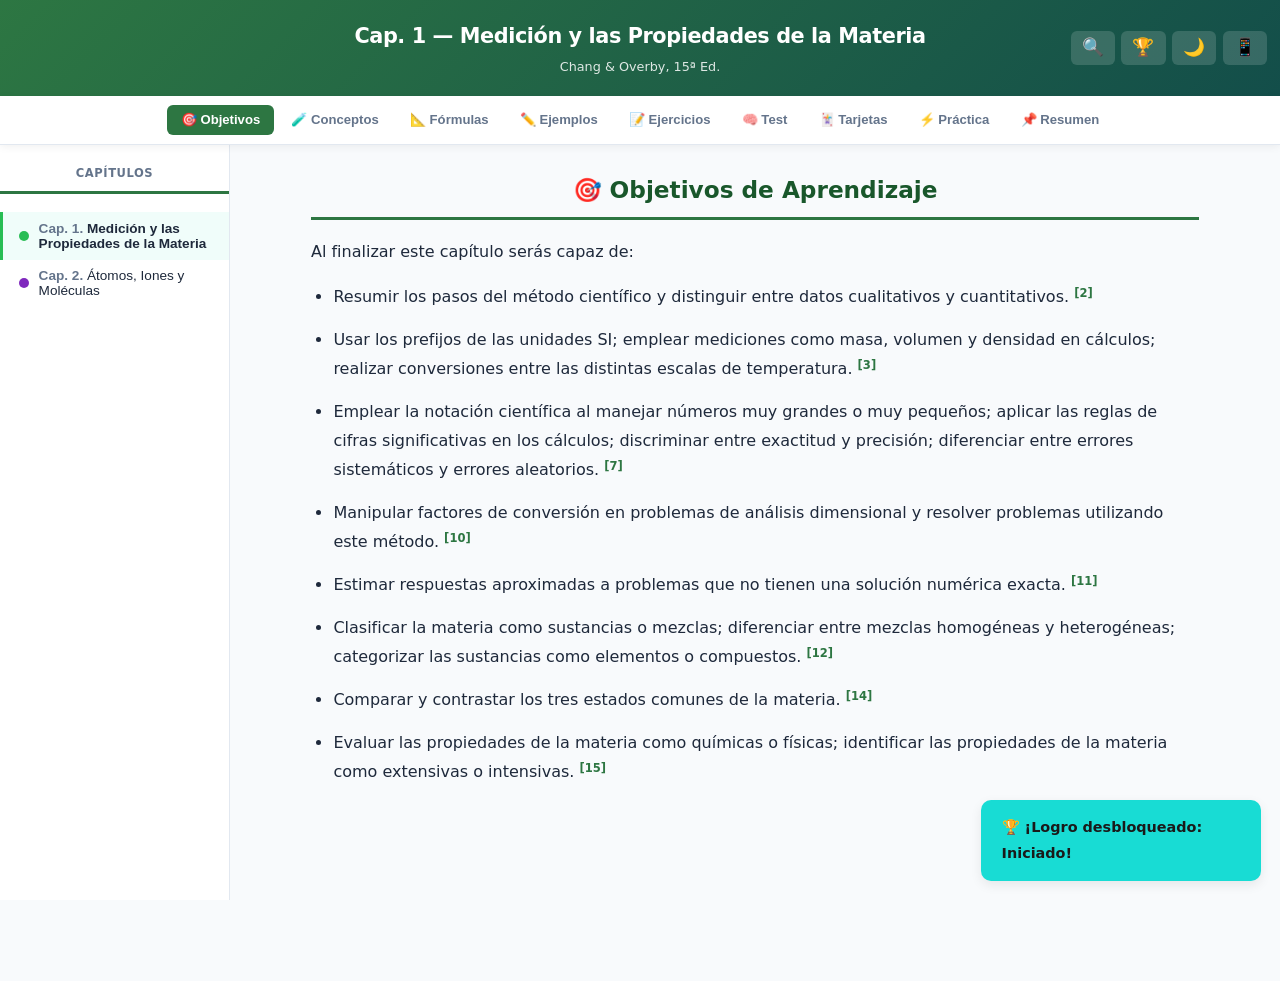
==== commit cb1495a9: "Add files via upload" ====
--- a/index01.html
+++ b/index01.html
@@ -196,6 +196,7 @@
     nav#main-nav {
         background: var(--card);
         border-bottom: 1px solid var(--border); display: flex; flex-wrap: wrap; gap: 0.25rem;
+        justify-content: center; /* nuevo: centra los botones de pestañas en vez de dejarlos pegados a la izquierda */
         padding: 0.6rem 0.8rem; box-shadow: 0 2px 8px rgba(0, 0, 0, 0.06); overflow-x: auto;
     }
     nav#main-nav button {
@@ -212,7 +213,7 @@
     @keyframes fadeIn { from { opacity: 0; transform: translateY(8px); } to { opacity: 1; transform: translateY(0); } }
 
     /* ==================== COMPONENTES COMUNES (idénticos al capítulo 2 original) ==================== */
-    h2 { font-size: 1.45rem; color: var(--primary-dark); margin-bottom: 1.1rem; padding-bottom: 0.4rem; border-bottom: 3px solid var(--primary); }
+    h2 { font-size: 1.45rem; color: var(--primary-dark); margin-bottom: 1.1rem; padding-bottom: 0.4rem; border-bottom: 3px solid var(--primary); text-align: center; }
     h3 { font-size: 1.15rem; color: var(--primary); margin: 1.4rem 0 0.7rem; }
     p, li { margin-bottom: 1rem; }
     ul, ol { padding-left: 1.4rem; margin-bottom: 1.2rem; }
@@ -588,7 +589,7 @@
             '<div class="flashcard-front"><div class="fc-content">' + f.frente + '</div></div>' +
             '<div class="flashcard-back"><div class="fc-content">' + f.dorso + '</div></div></div></div>';
     }).join('');
-    return '<section id="tarjetas"><h2>🃏 Tarjetas de Memoria (Haz clic para girar)</h2>' +
+    return '<section id="tarjetas"><h2>🃏 Tarjetas de Memoria</h2>' +
         '<div class="cards-grid">' + cajas + '</div></section>';
 }
 
